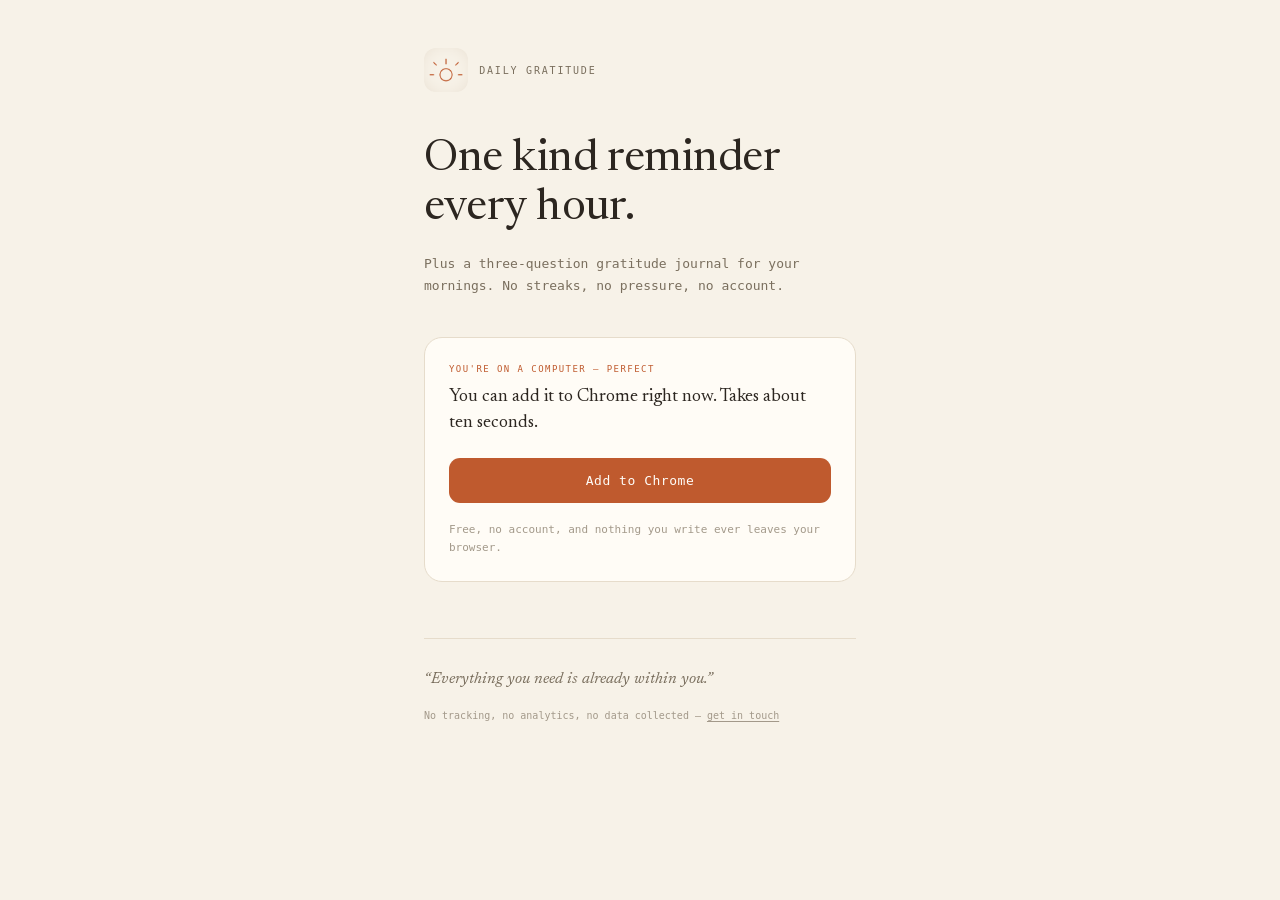
==== site/index.html @ 12c15d7a "Add a landing page for QR and social traffic Every promotion channel in use reaches people on a phon" ====
<!doctype html>
<html lang="en">
<head>
<meta charset="utf-8">
<meta name="viewport" content="width=device-width, initial-scale=1, viewport-fit=cover">
<title>Daily Gratitude — get the link on your laptop</title>
<meta name="description" content="One kind reminder every hour, plus a three-question gratitude journal for your mornings. Leave your email and we'll send the link to your laptop.">
<meta name="theme-color" content="#f7f2e8">
<link rel="icon" href="icon128.png">

<!-- Open Graph — matters because this URL gets pasted into DMs and stories -->
<meta property="og:title" content="Daily Gratitude">
<meta property="og:description" content="One kind reminder every hour. No streaks, no pressure.">
<meta property="og:image" content="og.jpg">
<meta property="og:type" content="website">

<link rel="stylesheet" href="fonts.css">
<link rel="stylesheet" href="style.css">
</head>
<body>

<main class="page">

  <header class="brand">
    <img class="brand-mark" src="icon128.png" alt="" width="44" height="44">
    <p class="brand-name">Daily Gratitude</p>
  </header>

  <h1 class="headline">
    One kind reminder<br>every hour.
  </h1>

  <p class="sub">
    Plus a three-question gratitude journal for your mornings.
    No streaks, no pressure, no account.
  </p>

  <!-- ══ MOBILE PANEL ═══════════════════════════════════════════════
       Shown by default. Chrome extensions can't be installed from a
       phone at all, so the ask here is the email, never the store. -->
  <section class="panel" id="panel-mobile">

    <!-- Copy is written by app.js: what we can honestly promise depends on
         whether the extension is on the Web Store yet. -->
    <p class="panel-eyebrow" id="capture-eyebrow"></p>
    <p class="panel-lead" id="capture-lead"></p>

    <form class="form" id="capture" novalidate>
      <label class="visually-hidden" for="email">Your email address</label>
      <input
        class="field"
        id="email"
        name="email"
        type="email"
        inputmode="email"
        autocomplete="email"
        autocapitalize="off"
        autocorrect="off"
        spellcheck="false"
        placeholder="you@example.com"
        required>
      <button class="btn" type="submit" id="submit"></button>
      <p class="error" id="error" role="alert" hidden></p>
    </form>

    <p class="promise" id="capture-promise"></p>

    <!-- Pre-launch only: the handful of people who'd genuinely rather load it
         unpacked shouldn't be hidden from, but nor should this be the headline
         ask — almost everyone abandons at developer mode. -->
    <p class="aside" id="manual" hidden>
      Comfortable with developer mode?
      <a id="manual-link" href="#" rel="noopener">Install it from GitHub today.</a>
    </p>

  </section>

  <!-- ══ DESKTOP PANEL ══════════════════════════════════════════════
       The short URL gets typed on laptops too. Don't make those people
       fill in a form to reach a button they could have pressed. -->
  <section class="panel" id="panel-desktop" hidden>

    <p class="panel-eyebrow">You're on a computer — perfect</p>
    <p class="panel-lead">
      You can add it to Chrome right now. Takes about ten seconds.
    </p>


    <a class="btn btn-link" id="cws-desktop" href="#" rel="noopener">Add to Chrome</a>

    <p class="promise">Free, no account, and nothing you write ever leaves your browser.</p>

  </section>

  <!-- ══ SUCCESS ════════════════════════════════════════════════════ -->
  <section class="panel panel-done" id="panel-done" hidden>

    <p class="done-mark" aria-hidden="true">☀︎</p>
    <p class="panel-eyebrow">On its way</p>
    <p class="panel-lead" id="done-lead">
      Check your inbox from your laptop — the email has the install link in it.
    </p>
    <p class="promise" id="done-note"></p>

  </section>

  <!-- Escape hatch: some people won't hand over an email, and some want it
       now. One quiet line costs nothing and catches both. -->
  <p class="fallback" id="fallback">
    Rather not? Type <span class="url">dailygratitude.day</span> into your laptop's browser.
  </p>

  <footer class="foot">
    <p class="quote">“Everything you need is already within you.”</p>
    <p class="foot-meta">
      No tracking, no analytics, no data collected —
      <a href="mailto:dailygratitude.contact@gmail.com">get in touch</a>
    </p>
  </footer>

</main>

<script src="app.js"></script>
</body>
</html>
---- site/fonts.css ----
/* ---------------------------------------------------------------------------
   Newsreader, bundled locally.

   Previously fetched from Google's font CDN on every page open, which made
   an outbound request to a third party and contradicted the extension's "no
   external services" promise. Shipping the files removes the request entirely
   and lets the pages render instantly and offline.

   Newsreader by Production Type — SIL Open Font License 1.1 (see fonts/OFL.txt).
   Variable weight 400-500, roman + italic, latin + latin-ext.
   --------------------------------------------------------------------------- */

/* latin — normal */
@font-face {
  font-family: "Newsreader";
  font-style: normal;
  font-weight: 400 500;
  font-display: swap;
  src: url("fonts/newsreader-latin-normal.woff2") format("woff2");
  unicode-range: U+0000-00FF, U+0131, U+0152-0153, U+02BB-02BC, U+02C6, U+02DA, U+02DC, U+0304, U+0308, U+0329, U+2000-206F, U+20AC, U+2122, U+2191, U+2193, U+2212, U+2215, U+FEFF, U+FFFD;
}

/* latin-ext — normal */
@font-face {
  font-family: "Newsreader";
  font-style: normal;
  font-weight: 400 500;
  font-display: swap;
  src: url("fonts/newsreader-latin-ext-normal.woff2") format("woff2");
  unicode-range: U+0100-02BA, U+02BD-02C5, U+02C7-02CC, U+02CE-02D7, U+02DD-02FF, U+0304, U+0308, U+0329, U+1D00-1DBF, U+1E00-1E9F, U+1EF2-1EFF, U+2020, U+20A0-20AB, U+20AD-20C0, U+2113, U+2C60-2C7F, U+A720-A7FF;
}

/* latin — italic */
@font-face {
  font-family: "Newsreader";
  font-style: italic;
  font-weight: 400 500;
  font-display: swap;
  src: url("fonts/newsreader-latin-italic.woff2") format("woff2");
  unicode-range: U+0000-00FF, U+0131, U+0152-0153, U+02BB-02BC, U+02C6, U+02DA, U+02DC, U+0304, U+0308, U+0329, U+2000-206F, U+20AC, U+2122, U+2191, U+2193, U+2212, U+2215, U+FEFF, U+FFFD;
}

/* latin-ext — italic */
@font-face {
  font-family: "Newsreader";
  font-style: italic;
  font-weight: 400 500;
  font-display: swap;
  src: url("fonts/newsreader-latin-ext-italic.woff2") format("woff2");
  unicode-range: U+0100-02BA, U+02BD-02C5, U+02C7-02CC, U+02CE-02D7, U+02DD-02FF, U+0304, U+0308, U+0329, U+1D00-1DBF, U+1E00-1E9F, U+1EF2-1EFF, U+2020, U+20A0-20AB, U+20AD-20C0, U+2113, U+2C60-2C7F, U+A720-A7FF;
}
---- site/style.css ----
/* ---------------------------------------------------------------------------
   Landing page for the business-card QR and the Instagram story link.

   Built mobile-first on purpose: nearly everyone arriving here is holding a
   phone, and a phone cannot install a Chrome extension. The job of this page
   is not to convert an install — it's to carry the person over to their
   laptop, and to leave us an email address on the way.
   --------------------------------------------------------------------------- */

:root {
  --cream:     #f7f2e8;
  --card:      #fffcf6;
  --ink:       #2c2620;
  --muted:     #7a6f5e;
  --faint:     #a3998a;
  --accent:    #bf5a2e;
  --accent-dk: #a54a22;
  --rule:      #e6dccb;
}

* { box-sizing: border-box; }

html, body {
  margin: 0;
  padding: 0;
  background: var(--cream);
}

body {
  font-family: ui-monospace, "SF Mono", Menlo, monospace;
  color: var(--ink);
  -webkit-font-smoothing: antialiased;
  text-rendering: optimizeLegibility;
}

.page {
  max-width: 30rem;
  margin: 0 auto;
  padding: 3rem 1.5rem calc(2.5rem + env(safe-area-inset-bottom));
}

/* ---- Brand ---- */

.brand {
  display: flex;
  align-items: center;
  gap: 0.7rem;
  margin-bottom: 2.75rem;
}

.brand-mark {
  display: block;
  width: 44px;
  height: 44px;
  border-radius: 12px;
}

.brand-name {
  margin: 0;
  font-size: 0.625rem;
  letter-spacing: 0.18em;
  text-transform: uppercase;
  color: var(--muted);
}

/* ---- Headline ---- */

.headline {
  font-family: "Newsreader", Georgia, serif;
  font-weight: 400;
  font-size: clamp(2.125rem, 9vw, 2.75rem);
  line-height: 1.12;
  letter-spacing: -0.01em;
  margin: 0 0 1.125rem;
}

.sub {
  margin: 0 0 2.5rem;
  font-size: 0.8125rem;
  line-height: 1.7;
  color: var(--muted);
  max-width: 24rem;
}

/* ---- Panel ---- */

.panel {
  background: var(--card);
  border: 1px solid var(--rule);
  border-radius: 18px;
  padding: 1.625rem 1.5rem 1.5rem;
}

.panel-eyebrow {
  margin: 0 0 0.625rem;
  font-size: 0.5625rem;
  letter-spacing: 0.16em;
  text-transform: uppercase;
  color: var(--accent);
}

.panel-lead {
  margin: 0 0 1.375rem;
  font-family: "Newsreader", Georgia, serif;
  font-size: 1.125rem;
  line-height: 1.45;
  color: var(--ink);
}

/* ---- Form ---- */

.form {
  display: flex;
  flex-direction: column;
  gap: 0.625rem;
}

.field {
  width: 100%;
  /* 16px minimum — anything smaller and iOS Safari zooms the whole page in
     the moment the field is focused, which reads as a glitch. */
  font-size: 1rem;
  font-family: inherit;
  color: var(--ink);
  background: var(--cream);
  border: 1px solid var(--rule);
  border-radius: 11px;
  padding: 0.875rem 0.9375rem;
  transition: border-color 0.15s ease, box-shadow 0.15s ease;
}

.field::placeholder { color: var(--faint); }

.field:focus {
  outline: none;
  border-color: var(--accent);
  box-shadow: 0 0 0 3px rgba(191, 90, 46, 0.13);
}

.field.is-invalid {
  border-color: #c4553f;
  box-shadow: 0 0 0 3px rgba(196, 85, 63, 0.12);
}

.btn {
  display: block;
  width: 100%;
  font-family: inherit;
  font-size: 0.8125rem;
  letter-spacing: 0.04em;
  color: #fffdf9;
  background: var(--accent);
  border: none;
  border-radius: 11px;
  padding: 0.9375rem 1rem;
  cursor: pointer;
  transition: background 0.15s ease, transform 0.08s ease;
}

.btn:hover  { background: var(--accent-dk); }
.btn:active { transform: translateY(1px); }

.btn[disabled] {
  opacity: 0.55;
  cursor: default;
  transform: none;
}

.btn-link {
  text-align: center;
  text-decoration: none;
}

.error {
  margin: 0.125rem 0 0;
  font-size: 0.75rem;
  line-height: 1.5;
  color: #a8412c;
}

.promise {
  margin: 1.125rem 0 0;
  font-size: 0.6875rem;
  line-height: 1.65;
  color: var(--faint);
}

.aside {
  margin: 0.875rem 0 0;
  padding-top: 0.875rem;
  border-top: 1px solid var(--rule);
  font-size: 0.6875rem;
  line-height: 1.65;
  color: var(--faint);
}

.aside a {
  color: var(--muted);
  text-decoration: underline;
  text-underline-offset: 2px;
}

/* ---- Success ---- */

.panel-done { text-align: center; }

.panel-done .promise { text-align: left; }

.done-mark {
  margin: 0 0 0.875rem;
  font-size: 1.75rem;
  line-height: 1;
  color: var(--accent);
}

/* ---- Fallback + footer ---- */

.fallback {
  margin: 1.25rem 0 0;
  font-size: 0.6875rem;
  line-height: 1.7;
  color: var(--faint);
  text-align: center;
}

.url {
  color: var(--muted);
  border-bottom: 1px solid var(--rule);
  padding-bottom: 1px;
  white-space: nowrap;
}

.foot {
  margin-top: 3.5rem;
  padding-top: 1.75rem;
  border-top: 1px solid var(--rule);
}

.quote {
  margin: 0 0 1rem;
  font-family: "Newsreader", Georgia, serif;
  font-style: italic;
  font-size: 1rem;
  line-height: 1.5;
  color: var(--muted);
}

.foot-meta {
  margin: 0;
  font-size: 0.625rem;
  line-height: 1.7;
  color: var(--faint);
}

.foot-meta a {
  color: var(--faint);
  text-decoration: underline;
  text-underline-offset: 2px;
}

/* ---- a11y ---- */

.visually-hidden {
  position: absolute;
  width: 1px;
  height: 1px;
  margin: -1px;
  padding: 0;
  overflow: hidden;
  clip: rect(0 0 0 0);
  white-space: nowrap;
  border: 0;
}

@media (prefers-reduced-motion: reduce) {
  * { transition: none !important; }
}
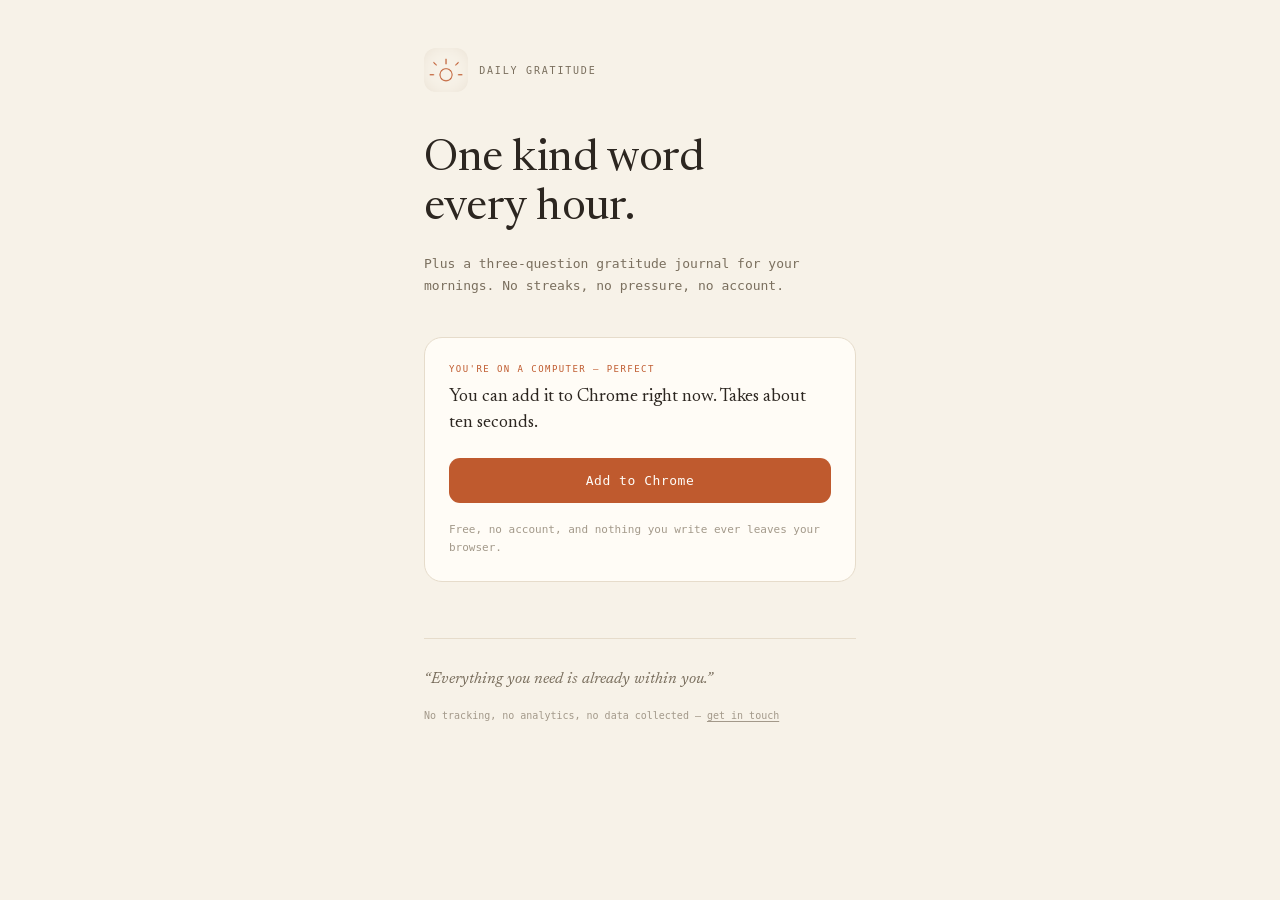
==== commit 573cd58d: "Say the same thing on the landing page The store now promises affirmations and the page still promis" ====
--- a/site/index.html
+++ b/site/index.html
@@ -4,13 +4,13 @@
 <meta charset="utf-8">
 <meta name="viewport" content="width=device-width, initial-scale=1, viewport-fit=cover">
 <title>Daily Gratitude — get the link on your laptop</title>
-<meta name="description" content="One kind reminder every hour, plus a three-question gratitude journal for your mornings. Leave your email and we'll send the link to your laptop.">
+<meta name="description" content="One kind affirmation every hour, plus a three-question gratitude journal for your mornings. Leave your email and we'll send the link to your laptop.">
 <meta name="theme-color" content="#f7f2e8">
 <link rel="icon" href="icon128.png">
 
 <!-- Open Graph — matters because this URL gets pasted into DMs and stories -->
 <meta property="og:title" content="Daily Gratitude">
-<meta property="og:description" content="One kind reminder every hour. No streaks, no pressure.">
+<meta property="og:description" content="One kind word every hour. No streaks, no pressure.">
 <meta property="og:image" content="og.jpg">
 <meta property="og:type" content="website">
 
@@ -27,7 +27,7 @@
   </header>
 
   <h1 class="headline">
-    One kind reminder<br>every hour.
+    One kind word<br>every hour.
   </h1>
 
   <p class="sub">
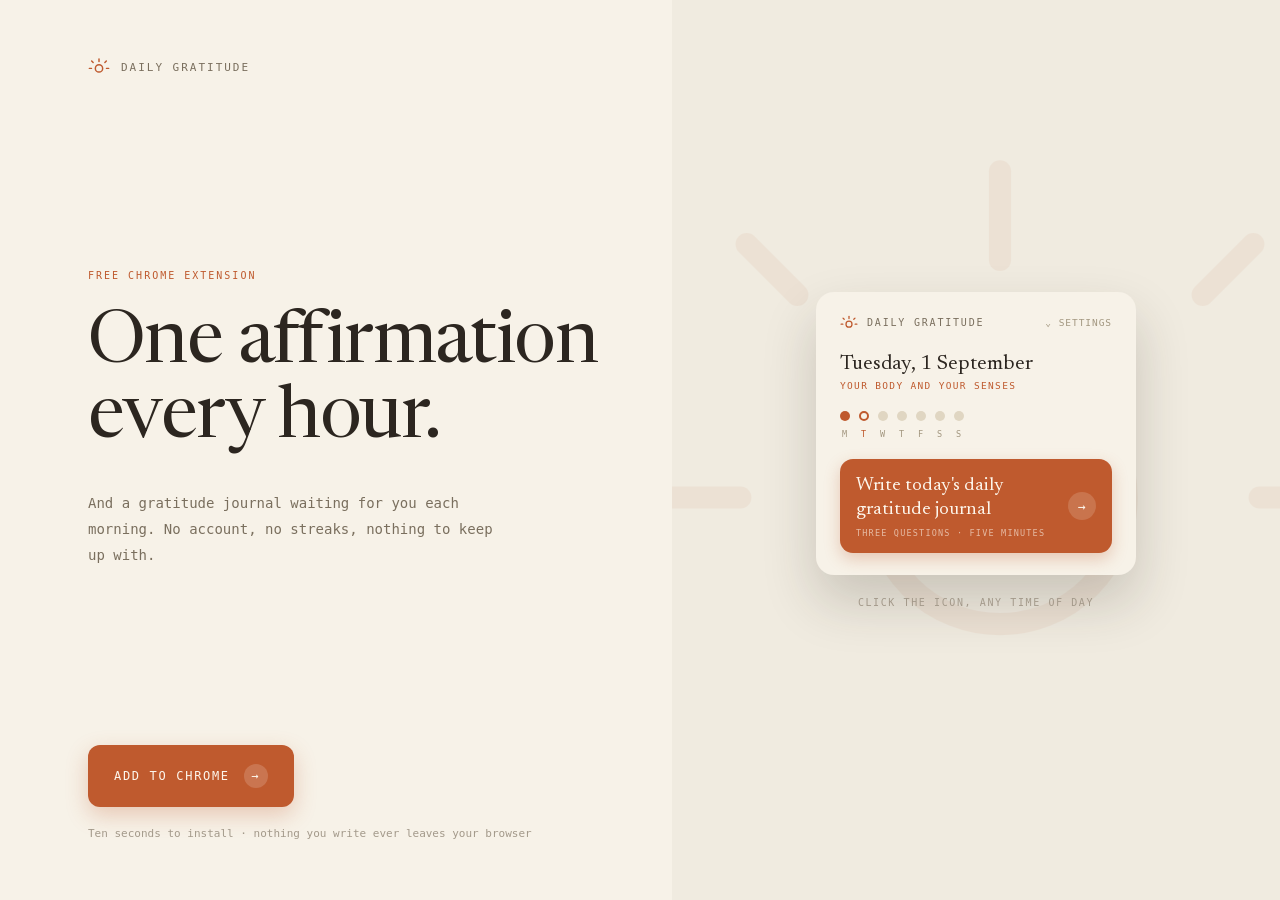
==== commit 45c495fa: "Give the site a home on the web Replaces the QR/email-capture page with the marketing page from the " ====
--- a/site/index.html
+++ b/site/index.html
@@ -3,123 +3,426 @@
 <head>
 <meta charset="utf-8">
 <meta name="viewport" content="width=device-width, initial-scale=1, viewport-fit=cover">
-<title>Daily Gratitude — get the link on your laptop</title>
-<meta name="description" content="One kind affirmation every hour, plus a three-question gratitude journal for your mornings. Leave your email and we'll send the link to your laptop.">
+
+<title>Daily Gratitude — one affirmation every hour</title>
+<meta name="description" content="One affirmation every hour, plus a gratitude journal waiting for you each morning. Free Chrome extension. No account, no streaks.">
 <meta name="theme-color" content="#f7f2e8">
+<link rel="canonical" href="https://jimhartsema.github.io/gratitude-extension/">
+
 <link rel="icon" href="icon128.png">
-
-<!-- Open Graph — matters because this URL gets pasted into DMs and stories -->
+<link rel="apple-touch-icon" href="icon128.png">
+
+<!-- Open Graph — this URL gets pasted into LinkedIn posts and Instagram DMs,
+     so the card image is doing real work. Absolute URLs are required here;
+     they are the one thing to change when the domain moves (see README). -->
+<meta property="og:site_name" content="Daily Gratitude">
 <meta property="og:title" content="Daily Gratitude">
-<meta property="og:description" content="One kind word every hour. No streaks, no pressure.">
-<meta property="og:image" content="og.jpg">
+<meta property="og:description" content="One affirmation every hour. No streaks, no pressure.">
 <meta property="og:type" content="website">
-
-<link rel="stylesheet" href="fonts.css">
-<link rel="stylesheet" href="style.css">
+<meta property="og:url" content="https://jimhartsema.github.io/gratitude-extension/">
+<meta property="og:image" content="https://jimhartsema.github.io/gratitude-extension/og.png">
+<meta property="og:image:alt" content="The Daily Gratitude extension popup, showing the date and this week's journal entries.">
+<meta name="twitter:card" content="summary_large_image">
+<meta name="twitter:title" content="Daily Gratitude">
+<meta name="twitter:description" content="One affirmation every hour. No streaks, no pressure.">
+<meta name="twitter:image" content="https://jimhartsema.github.io/gratitude-extension/og.png">
+
+<!-- The headline is the largest thing on the page. Without this it paints in
+     Georgia first and reflows once the woff2 lands. -->
+<link rel="preload" href="fonts/newsreader-latin-normal.woff2" as="font" type="font/woff2" crossorigin>
+
+<style>
+/* ---------------------------------------------------------------------------
+   Newsreader, bundled locally. Fetching it from Google's font CDN would make
+   an outbound request to a third party and contradict the same "no external
+   services" promise the extension makes.
+
+   Newsreader by Production Type — SIL Open Font License 1.1 (see fonts/OFL.txt).
+   Variable weight 400-500, roman + italic, latin + latin-ext.
+   --------------------------------------------------------------------------- */
+
+/* latin — normal */
+@font-face {
+  font-family: "Newsreader";
+  font-style: normal;
+  font-weight: 400 500;
+  font-display: swap;
+  src: url("fonts/newsreader-latin-normal.woff2") format("woff2");
+  unicode-range: U+0000-00FF, U+0131, U+0152-0153, U+02BB-02BC, U+02C6, U+02DA, U+02DC, U+0304, U+0308, U+0329, U+2000-206F, U+20AC, U+2122, U+2191, U+2193, U+2212, U+2215, U+FEFF, U+FFFD;
+}
+
+/* latin-ext — normal */
+@font-face {
+  font-family: "Newsreader";
+  font-style: normal;
+  font-weight: 400 500;
+  font-display: swap;
+  src: url("fonts/newsreader-latin-ext-normal.woff2") format("woff2");
+  unicode-range: U+0100-02BA, U+02BD-02C5, U+02C7-02CC, U+02CE-02D7, U+02DD-02FF, U+0304, U+0308, U+0329, U+1D00-1DBF, U+1E00-1E9F, U+1EF2-1EFF, U+2020, U+20A0-20AB, U+20AD-20C0, U+2113, U+2C60-2C7F, U+A720-A7FF;
+}
+
+/* latin — italic */
+@font-face {
+  font-family: "Newsreader";
+  font-style: italic;
+  font-weight: 400 500;
+  font-display: swap;
+  src: url("fonts/newsreader-latin-italic.woff2") format("woff2");
+  unicode-range: U+0000-00FF, U+0131, U+0152-0153, U+02BB-02BC, U+02C6, U+02DA, U+02DC, U+0304, U+0308, U+0329, U+2000-206F, U+20AC, U+2122, U+2191, U+2193, U+2212, U+2215, U+FEFF, U+FFFD;
+}
+
+/* latin-ext — italic */
+@font-face {
+  font-family: "Newsreader";
+  font-style: italic;
+  font-weight: 400 500;
+  font-display: swap;
+  src: url("fonts/newsreader-latin-ext-italic.woff2") format("woff2");
+  unicode-range: U+0100-02BA, U+02BD-02C5, U+02C7-02CC, U+02CE-02D7, U+02DD-02FF, U+0304, U+0308, U+0329, U+1D00-1DBF, U+1E00-1E9F, U+1EF2-1EFF, U+2020, U+20A0-20AB, U+20AD-20C0, U+2113, U+2C60-2C7F, U+A720-A7FF;
+}
+
+/* ---- Tokens. Every colour is lifted from the extension's own source. ---- */
+:root {
+  --cream:     #f7f2e8;
+  --cream-dk:  #f0ebe0;
+  --ink:       #2c2620;
+  --muted:     #7a6f5e;
+  --faint:     #a3998a;
+  --faint-2:   #a2967f;
+  --accent:    #bf5a2e;
+  --accent-dk: #a54a22;
+  --on-accent: #fdf6ec;
+  --dot-empty: #e0d6c2;
+  --focus:     #e0b89f;
+  --serif: "Newsreader", Georgia, serif;
+  --mono: ui-monospace, "SF Mono", Menlo, monospace;
+}
+
+* { box-sizing: border-box; }
+html, body { margin: 0; padding: 0; }
+body {
+  background: var(--cream);
+  color: var(--ink);
+  font-family: var(--mono);
+  -webkit-font-smoothing: antialiased;
+  text-rendering: optimizeLegibility;
+}
+a { color: var(--accent); text-decoration: none; }
+a:hover { color: var(--accent-dk); }
+
+/* ---- Shell: 1.05fr / 0.95fr split, full viewport height ---- */
+.shell {
+  min-height: 100vh;
+  min-height: 100svh;
+  display: grid;
+  grid-template-columns: 1.05fr 0.95fr;
+}
+
+/* ---- Left column ----
+   The vertical rhythm comes from the two `margin-top: auto` spacers below:
+   brand at the top, hero optically centred, CTA pinned toward the bottom.
+   That mechanism is what holds the page together at any viewport height. */
+.col-copy {
+  padding: 56px 48px 56px 88px;
+  display: flex;
+  flex-direction: column;
+}
+
+.brand { display: flex; align-items: center; gap: 11px; }
+.brand-name {
+  margin: 0;
+  font-size: 11px;
+  letter-spacing: 0.18em;
+  text-transform: uppercase;
+  color: var(--muted);
+}
+
+.hero { margin-top: auto; padding-top: 72px; }
+
+.eyebrow {
+  margin: 0 0 26px;
+  font-size: 10px;
+  letter-spacing: 0.2em;
+  text-transform: uppercase;
+  color: var(--accent);
+}
+
+.headline {
+  margin: 0;
+  font-family: var(--serif);
+  font-weight: 400;
+  font-size: clamp(2.5rem, 5.7vw, 82px);
+  line-height: 1.03;
+  letter-spacing: -0.022em;
+  color: var(--ink);
+}
+
+.sub {
+  margin: 34px 0 0;
+  max-width: 27rem;
+  font-size: 14px;
+  line-height: 1.85;
+  color: var(--muted);
+  text-wrap: pretty;
+}
+
+.cta-block {
+  margin-top: auto;
+  padding-top: 56px;
+  display: flex;
+  flex-direction: column;
+  gap: 18px;
+  align-items: flex-start;
+}
+
+.cta {
+  display: inline-flex;
+  align-items: center;
+  gap: 14px;
+  background: var(--accent);
+  color: var(--on-accent);
+  font-family: var(--mono);
+  font-size: 12px;
+  letter-spacing: 0.14em;
+  text-transform: uppercase;
+  padding: 19px 26px;
+  border: none;
+  border-radius: 12px;
+  cursor: pointer;
+  box-shadow: 0 8px 22px rgba(191, 90, 46, 0.28);
+  transition: background 0.15s ease, box-shadow 0.15s ease, transform 0.08s ease;
+}
+.cta:hover { background: var(--accent-dk); color: var(--on-accent); box-shadow: 0 12px 28px rgba(191, 90, 46, 0.34); }
+.cta:active { transform: translateY(1px); }
+.cta:focus-visible { outline: 2px solid var(--focus); outline-offset: 3px; }
+
+.cta-arrow {
+  width: 24px;
+  height: 24px;
+  border-radius: 50%;
+  background: rgba(253, 246, 236, 0.18);
+  display: flex;
+  align-items: center;
+  justify-content: center;
+  font-size: 12px;
+  transition: transform 0.18s ease;
+}
+.cta:hover .cta-arrow { transform: translateX(3px); }
+
+.fineprint {
+  margin: 0;
+  font-size: 11px;
+  line-height: 1.7;
+  color: var(--faint);
+}
+
+/* ---- Right column ---- */
+.col-shot {
+  position: relative;
+  background: var(--cream-dk);
+  display: flex;
+  align-items: center;
+  justify-content: center;
+  overflow: hidden;
+  padding: 48px 24px;
+}
+
+/* Mirrors .bg-mark in src/journal.css. */
+.bg-mark {
+  position: absolute;
+  top: 50%;
+  left: 54%;
+  transform: translate(-50%, -50%);
+  opacity: 0.06;
+  pointer-events: none;
+  width: min(760px, 130%);
+  height: auto;
+}
+
+.shot { position: relative; display: flex; flex-direction: column; align-items: center; gap: 22px; }
+
+.shot-caption {
+  margin: 0;
+  font-size: 10px;
+  letter-spacing: 0.16em;
+  text-transform: uppercase;
+  color: var(--faint);
+}
+
+/* ---- Popup mock: values lifted verbatim from src/popup.css ---- */
+.popup {
+  width: 320px;
+  background: var(--cream);
+  border-radius: 18px;
+  overflow: hidden;
+  box-shadow: 0 26px 54px rgba(44, 38, 32, 0.2);
+  animation: float 5s ease-in-out infinite alternate;
+}
+@keyframes float { from { transform: translateY(0); } to { transform: translateY(-9px); } }
+
+.popup-pad { padding: 22px 24px 20px; }
+
+.popup-head {
+  display: flex;
+  align-items: center;
+  justify-content: space-between;
+  gap: 9px;
+  margin-bottom: 20px;
+}
+.popup-brand { display: flex; align-items: center; gap: 9px; }
+.popup-wordmark { font-size: 10px; letter-spacing: 0.18em; text-transform: uppercase; color: var(--muted); }
+.popup-settings { font-size: 9.5px; letter-spacing: 0.1em; text-transform: uppercase; color: var(--faint-2); }
+
+.popup-date { margin: 0 0 3px; font-family: var(--serif); font-size: 21px; line-height: 1.2; color: var(--ink); }
+.popup-theme { margin: 0 0 20px; font-size: 9.5px; letter-spacing: 0.14em; text-transform: uppercase; color: var(--accent); }
+
+.week { display: flex; align-items: center; gap: 9px; margin-bottom: 8px; }
+.week i { width: 10px; height: 10px; border-radius: 50%; background: var(--dot-empty); display: block; flex: none; }
+.week i.is-written { background: var(--accent); }
+.week i.is-today { background: none; border: 2px solid var(--accent); }
+
+.week-labels {
+  display: flex; align-items: center; gap: 9px;
+  font-size: 8.5px; letter-spacing: 0.1em; text-transform: uppercase; color: var(--faint-2);
+}
+.week-labels span { width: 10px; flex: none; text-align: center; }
+.week-labels span.is-today { color: var(--accent); }
+
+.popup-cta-wrap { padding: 0 24px 22px; }
+.popup-cta {
+  width: 100%;
+  display: flex;
+  align-items: center;
+  justify-content: space-between;
+  gap: 12px;
+  text-align: left;
+  background: var(--accent);
+  padding: 15px 16px;
+  border-radius: 13px;
+  box-shadow: 0 6px 16px rgba(191, 90, 46, 0.28);
+}
+.popup-cta-title { display: block; font-family: var(--serif); font-size: 19px; line-height: 1.25; color: var(--on-accent); text-wrap: pretty; }
+.popup-cta-sub { display: block; font-size: 8.5px; letter-spacing: 0.14em; text-transform: uppercase; color: rgba(253, 246, 236, 0.62); margin-top: 7px; }
+.popup-cta-arrow {
+  flex: none; width: 28px; height: 28px; border-radius: 50%;
+  background: rgba(253, 246, 236, 0.16); color: var(--on-accent); font-size: 13px;
+  display: flex; align-items: center; justify-content: center;
+}
+
+/* ---- Responsive: the columns stack, copy first, product shot second.
+   The Add to Chrome button deliberately stays on phones. An extension can't
+   be installed from one, but the store listing is still the right place to
+   send someone — it is where they can read the reviews and come back to it
+   on a laptop. The alternative, asking for an email, is a promise this page
+   has no backend to keep. ---- */
+@media (max-width: 900px) {
+  .shell { grid-template-columns: 1fr; }
+  .col-copy { padding: 40px 28px 48px; order: 1; }
+  .col-shot { order: 2; padding: 56px 24px 72px; }
+  .hero { padding-top: 40px; }
+  .cta-block { padding-top: 40px; }
+  .headline { font-size: clamp(2.125rem, 9vw, 3rem); }
+}
+
+@media (prefers-reduced-motion: reduce) {
+  * { transition: none !important; animation: none !important; }
+}
+</style>
 </head>
 <body>
 
-<main class="page">
-
-  <header class="brand">
-    <img class="brand-mark" src="icon128.png" alt="" width="44" height="44">
-    <p class="brand-name">Daily Gratitude</p>
-  </header>
-
-  <h1 class="headline">
-    One kind word<br>every hour.
-  </h1>
-
-  <p class="sub">
-    Plus a three-question gratitude journal for your mornings.
-    No streaks, no pressure, no account.
-  </p>
-
-  <!-- ══ MOBILE PANEL ═══════════════════════════════════════════════
-       Shown by default. Chrome extensions can't be installed from a
-       phone at all, so the ask here is the email, never the store. -->
-  <section class="panel" id="panel-mobile">
-
-    <!-- Copy is written by app.js: what we can honestly promise depends on
-         whether the extension is on the Web Store yet. -->
-    <p class="panel-eyebrow" id="capture-eyebrow"></p>
-    <p class="panel-lead" id="capture-lead"></p>
-
-    <form class="form" id="capture" novalidate>
-      <label class="visually-hidden" for="email">Your email address</label>
-      <input
-        class="field"
-        id="email"
-        name="email"
-        type="email"
-        inputmode="email"
-        autocomplete="email"
-        autocapitalize="off"
-        autocorrect="off"
-        spellcheck="false"
-        placeholder="you@example.com"
-        required>
-      <button class="btn" type="submit" id="submit"></button>
-      <p class="error" id="error" role="alert" hidden></p>
-    </form>
-
-    <p class="promise" id="capture-promise"></p>
-
-    <!-- Pre-launch only: the handful of people who'd genuinely rather load it
-         unpacked shouldn't be hidden from, but nor should this be the headline
-         ask — almost everyone abandons at developer mode. -->
-    <p class="aside" id="manual" hidden>
-      Comfortable with developer mode?
-      <a id="manual-link" href="#" rel="noopener">Install it from GitHub today.</a>
-    </p>
-
-  </section>
-
-  <!-- ══ DESKTOP PANEL ══════════════════════════════════════════════
-       The short URL gets typed on laptops too. Don't make those people
-       fill in a form to reach a button they could have pressed. -->
-  <section class="panel" id="panel-desktop" hidden>
-
-    <p class="panel-eyebrow">You're on a computer — perfect</p>
-    <p class="panel-lead">
-      You can add it to Chrome right now. Takes about ten seconds.
-    </p>
-
-
-    <a class="btn btn-link" id="cws-desktop" href="#" rel="noopener">Add to Chrome</a>
-
-    <p class="promise">Free, no account, and nothing you write ever leaves your browser.</p>
-
-  </section>
-
-  <!-- ══ SUCCESS ════════════════════════════════════════════════════ -->
-  <section class="panel panel-done" id="panel-done" hidden>
-
-    <p class="done-mark" aria-hidden="true">☀︎</p>
-    <p class="panel-eyebrow">On its way</p>
-    <p class="panel-lead" id="done-lead">
-      Check your inbox from your laptop — the email has the install link in it.
-    </p>
-    <p class="promise" id="done-note"></p>
-
-  </section>
-
-  <!-- Escape hatch: some people won't hand over an email, and some want it
-       now. One quiet line costs nothing and catches both. -->
-  <p class="fallback" id="fallback">
-    Rather not? Type <span class="url">dailygratitude.day</span> into your laptop's browser.
-  </p>
-
-  <footer class="foot">
-    <p class="quote">“Everything you need is already within you.”</p>
-    <p class="foot-meta">
-      No tracking, no analytics, no data collected —
-      <a href="mailto:dailygratitude.contact@gmail.com">get in touch</a>
-    </p>
-  </footer>
+<main class="shell">
+
+  <div class="col-copy">
+    <header class="brand">
+      <svg width="22" height="22" viewBox="0 0 24 24" fill="none" stroke="#bf5a2e" stroke-width="1.6" stroke-linecap="round" aria-hidden="true">
+        <circle cx="12" cy="13.5" r="4"></circle>
+        <line x1="12" y1="3.2" x2="12" y2="6"></line>
+        <line x1="3.8" y1="13.5" x2="1.5" y2="13.5"></line>
+        <line x1="22.5" y1="13.5" x2="20.2" y2="13.5"></line>
+        <line x1="5.6" y1="7.1" x2="4" y2="5.5"></line>
+        <line x1="18.4" y1="7.1" x2="20" y2="5.5"></line>
+      </svg>
+      <p class="brand-name">Daily Gratitude</p>
+    </header>
+
+    <div class="hero">
+      <p class="eyebrow">Free Chrome extension</p>
+      <h1 class="headline">One affirmation<br>every hour.</h1>
+      <p class="sub">And a gratitude journal waiting for you each morning. No account, no streaks, nothing to keep up with.</p>
+    </div>
+
+    <div class="cta-block">
+      <a class="cta" href="https://chromewebstore.google.com/detail/ljhdeokfmoakelalgdkcgmnikcnhdhdf" target="_blank" rel="noopener">
+        Add to Chrome
+        <span class="cta-arrow" aria-hidden="true">→</span>
+      </a>
+      <p class="fineprint">Ten seconds to install · nothing you write ever leaves your browser</p>
+    </div>
+  </div>
+
+  <div class="col-shot">
+    <svg class="bg-mark" width="760" height="760" viewBox="0 0 24 24" fill="none" stroke="#bf5a2e" stroke-width="0.7" stroke-linecap="round" aria-hidden="true">
+      <circle cx="12" cy="13.5" r="4"></circle>
+      <line x1="12" y1="3.2" x2="12" y2="6"></line>
+      <line x1="3.8" y1="13.5" x2="1.5" y2="13.5"></line>
+      <line x1="22.5" y1="13.5" x2="20.2" y2="13.5"></line>
+      <line x1="5.6" y1="7.1" x2="4" y2="5.5"></line>
+      <line x1="18.4" y1="7.1" x2="20" y2="5.5"></line>
+    </svg>
+
+    <div class="shot">
+      <!-- Static mock of the extension popup. Values copied from src/popup.css.
+           It is decorative and non-interactive, so it is exposed as a single
+           role="img" rather than a set of dead buttons a screen reader can
+           tab into. -->
+      <div class="popup" role="img" aria-label="The Daily Gratitude extension popup, showing today's date, this week's written days, and a button to write today's journal page">
+        <div class="popup-pad">
+          <div class="popup-head">
+            <span class="popup-brand">
+              <svg width="18" height="18" viewBox="0 0 24 24" fill="none" stroke="#bf5a2e" stroke-width="1.7" stroke-linecap="round" aria-hidden="true">
+                <circle cx="12" cy="13.5" r="4"></circle>
+                <line x1="12" y1="3.2" x2="12" y2="6"></line>
+                <line x1="3.8" y1="13.5" x2="1.5" y2="13.5"></line>
+                <line x1="22.5" y1="13.5" x2="20.2" y2="13.5"></line>
+                <line x1="5.6" y1="7.1" x2="4" y2="5.5"></line>
+                <line x1="18.4" y1="7.1" x2="20" y2="5.5"></line>
+              </svg>
+              <span class="popup-wordmark">Daily Gratitude</span>
+            </span>
+            <span class="popup-settings">⌄ settings</span>
+          </div>
+
+          <p class="popup-date">Tuesday, 1 September</p>
+          <p class="popup-theme">Your body and your senses</p>
+
+          <!-- It is Tuesday: Monday written, Tuesday open, the rest still ahead. -->
+          <div class="week">
+            <i class="is-written"></i>
+            <i class="is-today"></i>
+            <i></i><i></i><i></i><i></i><i></i>
+          </div>
+          <div class="week-labels">
+            <span>M</span><span class="is-today">T</span><span>W</span><span>T</span><span>F</span><span>S</span><span>S</span>
+          </div>
+        </div>
+
+        <div class="popup-cta-wrap">
+          <div class="popup-cta">
+            <span>
+              <span class="popup-cta-title">Write today's daily gratitude journal</span>
+              <span class="popup-cta-sub">Three questions · five minutes</span>
+            </span>
+            <span class="popup-cta-arrow" aria-hidden="true">→</span>
+          </div>
+        </div>
+      </div>
+
+      <p class="shot-caption">Click the icon, any time of day</p>
+    </div>
+  </div>
 
 </main>
 
-<script src="app.js"></script>
 </body>
 </html>
